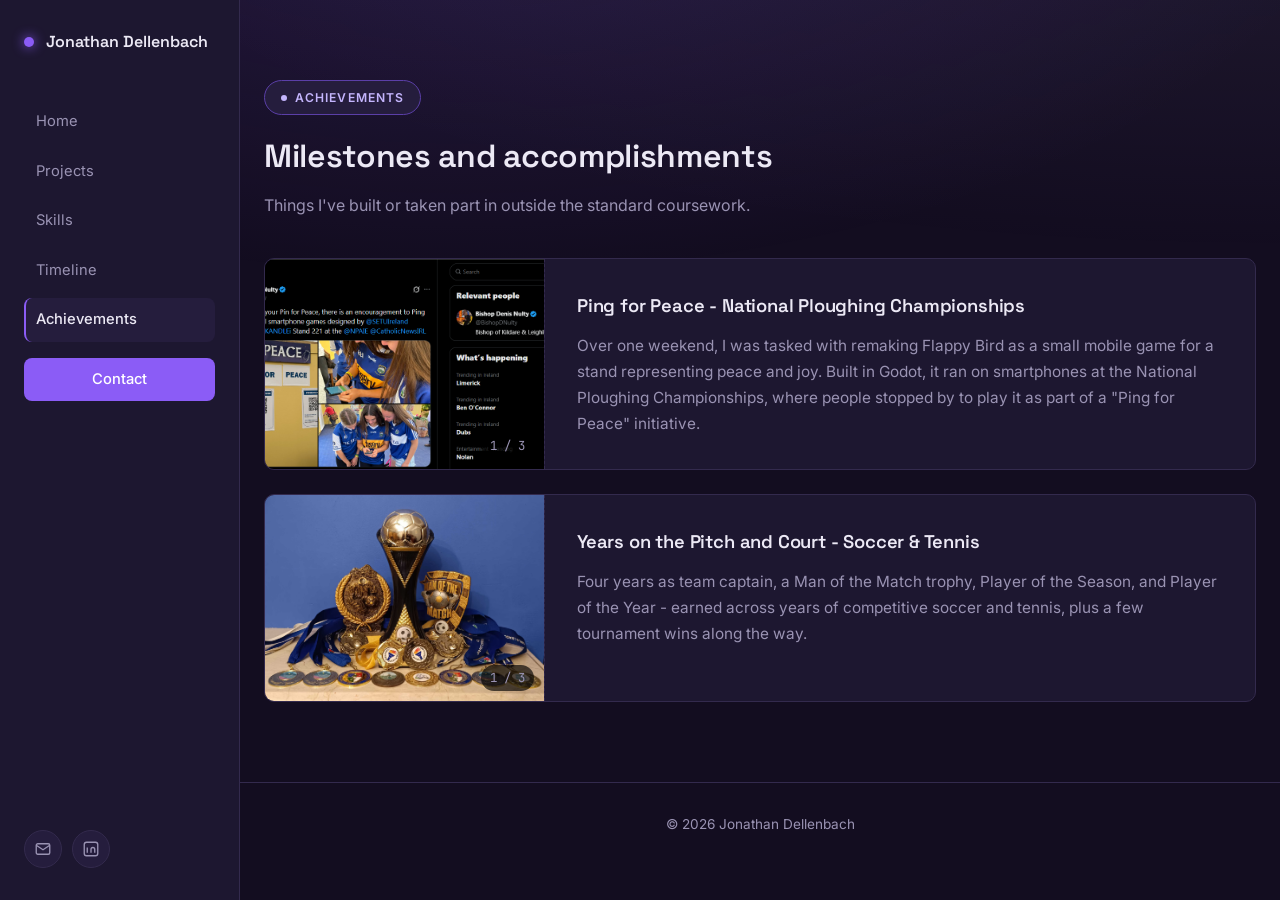
==== achievements.html @ c3ca5f6e "JonathansPortfolio" ====
<!DOCTYPE html>
<html lang="en">
<head>
<meta charset="UTF-8">
<meta name="viewport" content="width=device-width, initial-scale=1.0">
<title>Achievements - Jonathan Dellenbach</title>
<meta name="description" content="Portfolio of Jonathan Dellenbach, BSc (Hons) Computer Games Development graduate.">
<link rel="preconnect" href="https://fonts.googleapis.com">
<link href="https://fonts.googleapis.com/css2?family=Space+Grotesk:wght@500;600;700&family=Inter:wght@400;500;600&family=JetBrains+Mono:wght@400;500&display=swap" rel="stylesheet">
<link rel="stylesheet" href="style.css">
</head>
<body>

<div class="bg-glow"></div>

<button class="mobile-toggle" aria-label="Toggle menu" aria-expanded="false">
  <span></span><span></span><span></span>
</button>

<aside class="sidebar">
  <a href="index.html" class="brand">
    <span class="brand-dot"></span>
    <span>Jonathan Dellenbach</span>
  </a>

  <nav class="side-nav">
    <a href="index.html">Home</a>
    <a href="projects.html">Projects</a>
    <a href="skills.html">Skills</a>
    <a href="timeline.html">Timeline</a>
    <a href="achievements.html" class="active">Achievements</a>
    <a href="contact.html" class="nav-cta">Contact</a>
  </nav>

  <div class="side-socials">
    <a href="mailto:dellenbachj5@gmail.com" aria-label="Email" class="social-icon">
      <svg viewBox="0 0 24 24" fill="none" stroke="currentColor" stroke-width="1.8"><rect x="3" y="5" width="18" height="14" rx="2"/><path d="m3 7 9 6 9-6"/></svg>
    </a>
    <a href="https://www.linkedin.com/in/jonathan-dellenbach-137011260/" target="_blank" rel="noopener" aria-label="LinkedIn" class="social-icon">
      <svg viewBox="0 0 24 24" fill="none" stroke="currentColor" stroke-width="1.8"><rect x="3" y="3" width="18" height="18" rx="3"/><path d="M7 10v7M7 7v.01M12 17v-4.5a2.5 2.5 0 0 1 5 0V17M12 12.5V17"/></svg>
    </a>
  </div>
</aside>

<main class="content">

<section id="achievements" class="section wrap">
    <div class="section-head">
      <p class="tag">Achievements</p>
      <h2>Milestones and accomplishments</h2>
      <p class="section-sub">Things I've built or taken part in outside the standard coursework.</p>
    </div>
    <div class="achieve-list">
      <article class="achieve-item">
        <div class="achieve-media" data-images='["images/achievement_images/ploughing_images/Screenshot_1.png", "images/achievement_images/ploughing_images/Screenshot_2.jpg", "images/achievement_images/ploughing_images/Screenshot_3.jpg"]'><span>Add photo</span></div>
        <div class="achieve-body">
          <h3>Ping for Peace - National Ploughing Championships</h3>
          <p>Over one weekend, I was tasked with remaking Flappy Bird as a small mobile game for a stand representing peace and joy. Built in Godot, it ran on smartphones at the National Ploughing Championships, where people stopped by to play it as part of a "Ping for Peace" initiative.</p>
        </div>
      </article>
      <article class="achieve-item">
        <div class="achieve-media" data-images='["images/achievement_images/sports_images/Screenshot_3.png", "images/achievement_images/sports_images/Screenshot_2.png", "images/achievement_images/sports_images/Screenshot_1.jpg"]'><span>Add photo</span></div>
        <div class="achieve-body">
          <h3>Years on the Pitch and Court - Soccer &amp; Tennis</h3>
          <p>Four years as team captain, a Man of the Match trophy, Player of the Season, and Player of the Year - earned across years of competitive soccer and tennis, plus a few tournament wins along the way.</p>
        </div>
      </article>
    </div>
  </section>

  <footer class="footer">
    <span class="muted">© <span id="year"></span> Jonathan Dellenbach</span>
  </footer>

</main>

<script src="script.js"></script>
</body>
</html>
---- style.css ----
/* ---------- Tokens ---------- */
:root{
  --bg: #130D20;
  --surface: #1D1730;
  --surface-alt: #251D3D;
  --border: #332A4D;
  --text: #ECE9F5;
  --text-muted: #9A93B3;
  --accent: #8B5CF6;
  --accent-bright: #C4B5FD;
  --accent-dim: #5B3FA8;
  --font-display: 'Space Grotesk', sans-serif;
  --font-body: 'Inter', sans-serif;
  --font-mono: 'JetBrains Mono', monospace;
  --radius: 10px;
  --sidebar-w: 240px;
}

*,*::before,*::after{ box-sizing: border-box; }
html{ scroll-behavior: smooth; }

body{
  margin:0;
  background: var(--bg);
  color: var(--text);
  font-family: var(--font-body);
  line-height: 1.6;
  -webkit-font-smoothing: antialiased;
}

h1,h2,h3{
  font-family: var(--font-display);
  font-weight: 600;
  margin: 0;
  letter-spacing: -0.01em;
}
a{ color: inherit; text-decoration: none; }

.bg-glow{
  position: fixed;
  inset: -20% -20% auto -20%;
  height: 60vh;
  background: radial-gradient(ellipse at 40% 0%, rgba(139,92,246,0.18), transparent 60%),
              radial-gradient(ellipse at 85% 10%, rgba(196,181,253,0.08), transparent 55%);
  pointer-events: none;
  z-index: 0;
}

.wrap{ max-width: 1120px; margin: 0 auto; padding: 0 24px; }

/* ---------- Sidebar ---------- */
.sidebar{
  position: fixed;
  top:0; left:0; bottom:0;
  width: var(--sidebar-w);
  background: var(--surface);
  border-right: 1px solid var(--border);
  display:flex;
  flex-direction: column;
  padding: 32px 24px;
  z-index: 40;
}
.brand{
  display:flex; align-items:center; gap:12px;
  font-family: var(--font-display);
  font-weight: 600;
  font-size: 1rem;
  line-height: 1.25;
  margin-bottom: 48px;
}
.brand-dot{
  width:10px; height:10px; border-radius:50%;
  background: var(--accent);
  box-shadow: 0 0 12px var(--accent);
  flex-shrink: 0;
}
.side-nav{
  display:flex;
  flex-direction: column;
  gap: 6px;
  flex: 1;
}
.side-nav a{
  color: var(--text-muted);
  font-size: 0.92rem;
  padding: 10px 12px;
  border-radius: 8px;
  transition: color .2s, background .2s;
}
.side-nav a:hover{ color: var(--text); background: var(--surface-alt); }
.side-nav a.active{ color: var(--text); background: var(--surface-alt); font-weight: 500; border-left: 2px solid var(--accent); padding-left: 10px; }
.side-nav .nav-cta{
  margin-top: 10px;
  color: #fff;
  background: var(--accent);
  text-align: center;
  font-weight: 500;
}
.side-nav .nav-cta:hover{ background: var(--accent-bright); color: var(--bg); }

.side-socials{ display:flex; gap: 10px; margin-top: 24px; }
.social-icon{
  width: 38px; height: 38px;
  display:flex; align-items:center; justify-content:center;
  background: var(--surface-alt);
  border: 1px solid var(--border);
  border-radius: 50%;
  color: var(--text-muted);
  transition: color .2s, border-color .2s;
}
.social-icon:hover{ color: var(--accent-bright); border-color: var(--accent-dim); }
.social-icon svg{ width: 18px; height: 18px; }

.mobile-toggle{
  display:none;
  position: fixed; top: 18px; right: 18px; z-index: 60;
  flex-direction:column; justify-content:center; gap:5px;
  width: 40px; height: 40px;
  background: var(--surface);
  border: 1px solid var(--border);
  border-radius: 8px;
  cursor:pointer;
}
.mobile-toggle span{ width:18px; height:2px; background: var(--text); margin: 0 auto; }

/* ---------- Content ---------- */
.content{
  margin-left: var(--sidebar-w);
  position: relative;
  z-index: 1;
}

/* Hero */
.hero{
  display:flex;
  flex-direction: column;
  justify-content: center;
  min-height: 90vh;
  padding-top: 60px;
  padding-bottom: 40px;
}
.hero-left{ max-width: 640px; }
.eyebrow{
  font-family: var(--font-body);
  color: var(--accent-bright);
  font-size: 0.82rem;
  font-weight: 600;
  text-transform: uppercase;
  letter-spacing: 0.08em;
  margin: 0 0 18px;
}
.h1{
  font-size: clamp(2rem, 3.6vw, 2.9rem);
  line-height: 1.15;
  margin-bottom: 20px;
}
.lead{ color: var(--text-muted); font-size: 1.02rem; max-width: 46ch; margin-bottom: 32px; }
.hero-actions{ display:flex; gap:14px; flex-wrap:wrap; }

.btn{
  display:inline-flex; align-items:center;
  padding: 12px 22px; border-radius: 999px;
  font-size: 0.92rem; font-weight: 500;
  transition: transform .15s ease, background .2s, border-color .2s;
}
.btn:hover{ transform: translateY(-2px); }
.btn-primary{ background: var(--accent); color: #fff; }
.btn-primary:hover{ background: var(--accent-bright); color: var(--bg); }
.btn-ghost{ border: 1px solid var(--border); color: var(--text); }
.btn-ghost:hover{ border-color: var(--accent); }

/* ---------- Sections ---------- */
.section{ padding: 80px 24px; }
.section-head{ margin-bottom: 40px; }
.tag{
  display:inline-flex; align-items:center; gap:8px;
  font-family: var(--font-body);
  font-weight: 600;
  font-size: 0.76rem;
  text-transform: uppercase;
  letter-spacing: 0.09em;
  color: var(--accent-bright);
  background: var(--surface-alt);
  border: 1px solid var(--accent-dim);
  padding: 7px 16px;
  border-radius: 999px;
  margin: 0 0 16px;
}
.tag::before{
  content: '';
  width: 6px; height: 6px;
  border-radius: 50%;
  background: var(--accent-bright);
  flex-shrink: 0;
}
.section-head h2{ font-size: clamp(1.6rem, 2.6vw, 2rem); }
.section-sub{ color: var(--text-muted); margin-top: 10px; max-width: 60ch; }

/* Panel (boxed card look) */
.panel{
  background: var(--surface);
  border: 1px solid var(--border);
  border-radius: 16px;
  padding: 32px;
  margin-bottom: 28px;
}
.panel-head{ margin-bottom: 18px; }
.panel-head h2{ font-size: 1.5rem; }
.about-text{ color: var(--text-muted); }
.about-text em{ color: var(--accent-bright); font-style: normal; }

/* About layout: panel + right-side photo stack */
.about-layout{
  display: grid;
  grid-template-columns: 1fr 260px;
  gap: 40px;
  align-items: start;
}

/* Stacked photo tab */
.photo-stack{
  position: relative;
  height: 300px;
  margin-top: 8px;
}
.stack-card{
  position: absolute;
  top: 0; left: 10px;
  width: 190px;
  height: 190px;
  border-radius: 12px;
  overflow: hidden;
  background: repeating-linear-gradient(135deg, var(--surface), var(--surface) 10px, var(--surface-alt) 10px, var(--surface-alt) 11px);
  border: 1px solid var(--border);
  box-shadow: 0 14px 28px rgba(0,0,0,0.35);
  display:flex; align-items:center; justify-content:center;
  transition: transform .25s ease, box-shadow .25s ease;
  cursor: pointer;
}
.stack-card span{ font-family: var(--font-mono); font-size: 0.74rem; color: var(--text-muted); }
.stack-card img{ width:100%; height:100%; object-fit: cover; display:block; }

.stack-card:nth-child(1){ transform: rotate(-7deg) translate(-8px, 4px); z-index: 4; }
.stack-card:nth-child(2){ transform: rotate(5deg) translate(10px, 26px); z-index: 3; }
.stack-card:nth-child(3){ transform: rotate(-4deg) translate(-4px, 48px); z-index: 2; }
.stack-card:nth-child(4){ transform: rotate(6deg) translate(12px, 70px); z-index: 1; }

.photo-stack:hover .stack-card:nth-child(1){ transform: rotate(-10deg) translate(-18px, -6px); box-shadow: 0 20px 36px rgba(0,0,0,0.45); }
.photo-stack:hover .stack-card:nth-child(2){ transform: rotate(8deg) translate(18px, 30px); box-shadow: 0 20px 36px rgba(0,0,0,0.45); }
.photo-stack:hover .stack-card:nth-child(3){ transform: rotate(-6deg) translate(-14px, 66px); box-shadow: 0 20px 36px rgba(0,0,0,0.45); }
.photo-stack:hover .stack-card:nth-child(4){ transform: rotate(9deg) translate(20px, 102px); box-shadow: 0 20px 36px rgba(0,0,0,0.45); }

@media (max-width: 900px){
  .about-layout{ grid-template-columns: 1fr; }
  .photo-stack{ height: 220px; margin: 8px auto 60px; max-width: 240px; }
}

/* Interests block ("Outside of code") - sits full-width below the About panel */
.interests-block{ margin-top: 36px; }
.interests-lead{
  color: var(--text-muted);
  font-size: 1.02rem;
  margin: 0 0 20px;
}

.interests-grid{
  display:grid;
  grid-template-columns: repeat(2, 1fr);
  gap: 18px;
}
.interest-card{
  display:flex;
  align-items: flex-start;
  gap: 18px;
  background: var(--surface-alt);
  border: 1px solid var(--border);
  border-radius: 12px;
  padding: 24px 26px;
  transition: transform .15s ease, border-color .2s;
}
.interest-card:hover{ transform: translateY(-3px); border-color: var(--accent-dim); }
.interest-icon{
  width: 44px; height: 44px;
  display:flex; align-items:center; justify-content:center;
  border-radius: 50%;
  background: var(--surface);
  border: 1px solid var(--accent-dim);
  color: var(--accent-bright);
  flex-shrink: 0;
}
.interest-icon svg{ width: 22px; height: 22px; }
.interest-text{ min-width: 0; }
.interest-card h3{
  font-size: 0.95rem;
  font-family: var(--font-body);
  font-weight: 600;
  margin-bottom: 6px;
}
.interest-card p{
  color: var(--text-muted);
  font-size: 0.88rem;
  line-height: 1.6;
  margin: 0;
}

@media (max-width: 700px){
  .interests-grid{ grid-template-columns: 1fr; }
}

/* Achievements */
.achieve-list{ display:flex; flex-direction:column; gap: 24px; }
.achieve-item{
  display:grid; grid-template-columns: 280px 1fr;
  background: var(--surface);
  border: 1px solid var(--border);
  border-radius: var(--radius);
  overflow: hidden;
}
.achieve-media{
  position: relative;
  display:flex; align-items:center; justify-content:center;
  border-right: 1px dashed var(--border);
  background: repeating-linear-gradient(135deg, var(--surface), var(--surface) 10px, var(--surface-alt) 10px, var(--surface-alt) 11px);
  min-height: 200px;
}
.achieve-media span{ font-family: var(--font-mono); font-size: 0.78rem; color: var(--text-muted); }
.achieve-media.has-photos{
  cursor: pointer;
  background: var(--surface-alt);
}
.achieve-media img{
  width: 100%; height: 100%;
  object-fit: cover;
  display:block;
}
.achieve-count{
  position: absolute;
  bottom: 10px; right: 10px;
  background: rgba(0,0,0,0.65);
  color: #fff;
  font-family: var(--font-mono);
  font-size: 0.72rem;
  padding: 3px 9px;
  border-radius: 999px;
}
.achieve-body{ padding: 32px; min-width: 0; }
.achieve-body h3{ font-size: 1.15rem; margin-bottom: 12px; overflow-wrap: break-word; }
.achieve-body p{ color: var(--text-muted); font-size: 0.96rem; margin:0; line-height: 1.7; overflow-wrap: break-word; word-break: break-word; }
.achieve-body em{ color: var(--accent-bright); font-style: normal; }

/* Lightbox */
.lightbox-overlay{
  position: fixed; inset: 0;
  background: rgba(8,6,14,0.9);
  display:flex; align-items:center; justify-content:center;
  z-index: 200;
  padding: 40px 24px;
}
.lightbox-content{ position: relative; max-width: 90vw; max-height: 85vh; display:flex; flex-direction:column; align-items:center; gap: 14px; }
.lightbox-content img{ max-width: 84vw; max-height: 72vh; border-radius: 12px; object-fit: contain; }
.lightbox-counter{ font-family: var(--font-mono); font-size: 0.82rem; color: var(--text-muted); }
.lightbox-close{
  position: absolute; top: 20px; right: 24px;
  width: 40px; height: 40px;
  border-radius: 50%;
  background: var(--surface); border: 1px solid var(--border);
  color: var(--text);
  font-size: 1.1rem;
  display:flex; align-items:center; justify-content:center;
  cursor:pointer;
  z-index: 210;
}
.lightbox-nav{
  position: absolute; top: 50%; transform: translateY(-50%);
  width: 48px; height: 48px;
  border-radius: 50%;
  background: var(--surface); border: 1px solid var(--border);
  color: var(--text);
  display:flex; align-items:center; justify-content:center;
  cursor:pointer;
  font-size: 1.3rem;
  z-index: 210;
}
.lightbox-prev{ left: 24px; }
.lightbox-next{ right: 24px; }
@media (max-width: 700px){
  .lightbox-overlay{ padding: 24px 12px; }
  .lightbox-content img{ max-width: 78vw; max-height: 65vh; }
  .lightbox-nav{ width: 40px; height: 40px; font-size: 1.1rem; }
  .lightbox-prev{ left: 8px; }
  .lightbox-next{ right: 8px; }
  .lightbox-close{ top: 12px; right: 12px; width: 36px; height: 36px; }
}

/* Project status pill */
.card-status{
  display:inline-block; font-family: var(--font-mono); font-size: 0.72rem;
  color: var(--accent-bright); border: 1px solid var(--accent-dim);
  padding: 3px 10px; border-radius: 999px; margin-bottom: 14px;
}

/* Skills */
.skills-grid{ display:grid; grid-template-columns: repeat(2, 1fr); gap: 28px 40px; }
.skill-group h3{ font-size: 0.92rem; color: var(--text-muted); font-weight: 500; margin-bottom: 14px; text-transform: uppercase; letter-spacing: 0.04em; }
.tag-list{ display:flex; flex-wrap:wrap; gap: 10px; }
.tag-list span{
  font-family: var(--font-mono); font-size: 0.8rem;
  background: var(--surface); border: 1px solid var(--border);
  padding: 7px 14px; border-radius: 999px; color: var(--text);
}

/* Timeline */
.timeline{ position: relative; padding-left: 26px; border-left: 1px solid var(--border); }
.titem{ position: relative; margin-bottom: 32px; }
.titem:last-child{ margin-bottom: 0; }
.titem-dot{ position: absolute; left: -31px; top: 6px; width: 10px; height: 10px; border-radius: 50%; background: var(--accent); box-shadow: 0 0 0 4px rgba(139,92,246,0.15); }
.titem-body{ background: var(--surface); border: 1px solid var(--border); border-radius: var(--radius); padding: 20px 22px; }
.titem-head{ display:flex; justify-content: space-between; align-items:baseline; gap: 16px; flex-wrap: wrap; }
.titem-head h3{ font-size: 0.98rem; }
.titem-date{ font-family: var(--font-mono); font-size: 0.76rem; color: var(--text-muted); white-space: nowrap; }
.titem-sub{ color: var(--accent-bright); font-size: 0.84rem; margin: 4px 0 12px; }
.titem-body ul{ margin:0; padding-left: 18px; color: var(--text-muted); font-size: 0.88rem; }
.titem-body li{ margin-bottom: 6px; }
.titem-body li:last-child{ margin-bottom: 0; }

/* Contact */
.contact-actions{ display:flex; gap:14px; flex-wrap:wrap; }

/* Footer */
.footer{ display:block; border-top: 1px solid var(--border); padding: 28px 24px; text-align:center; }
.muted{ color: var(--text-muted); font-size: 0.85rem; }

/* ---------- Responsive ---------- */
@media (max-width: 900px){
  :root{ --sidebar-w: 220px; }
  .achieve-item{ grid-template-columns: 1fr; }
  .achieve-media{ border-right:none; border-bottom: 1px dashed var(--border); }
}

@media (max-width: 780px){
  .mobile-toggle{ display:flex; }
  .sidebar{
    left: -100%;
    width: 260px;
    transition: left .25s ease;
    box-shadow: 20px 0 40px rgba(0,0,0,0.4);
  }
  .sidebar.open{ left: 0; }
  .content{ margin-left: 0; }
  .hero{ padding-top: 70px; min-height: auto; }
  .skills-grid{ grid-template-columns: 1fr; }
}

@media (prefers-reduced-motion: reduce){
  html{ scroll-behavior: auto; }
  .sidebar{ transition: none; }
}
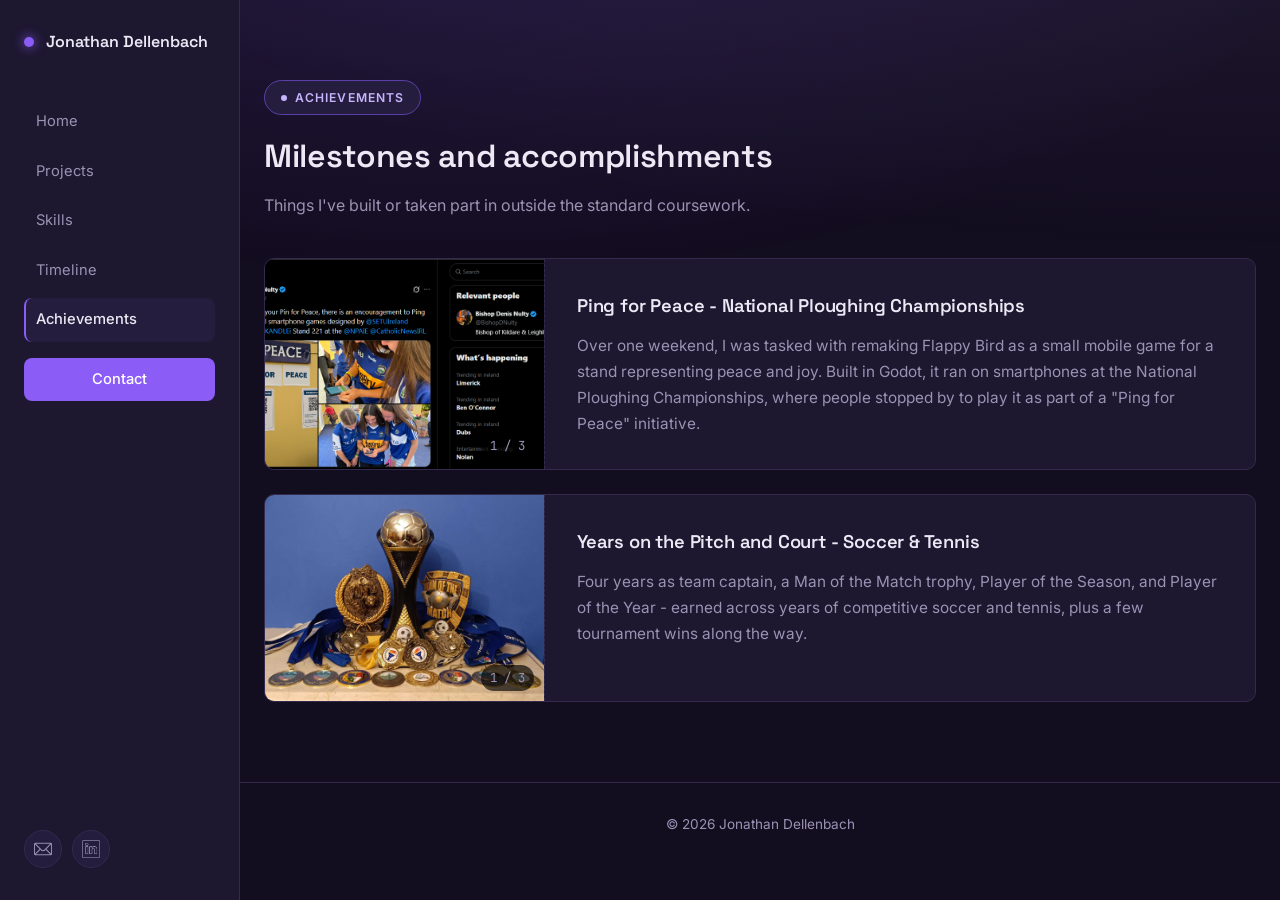
==== commit ac13d5a7: "Updated Icons" ====
--- a/achievements.html
+++ b/achievements.html
@@ -4,7 +4,7 @@
 <meta charset="UTF-8">
 <meta name="viewport" content="width=device-width, initial-scale=1.0">
 <title>Achievements - Jonathan Dellenbach</title>
-<meta name="description" content="Portfolio of Jonathan Dellenbach, BSc (Hons) Computer Games Development graduate.">
+<meta name="description" content="Jonathan Dellenbach - Portfolio, BSc (Hons) Computer Games Development graduate.">
 <link rel="preconnect" href="https://fonts.googleapis.com">
 <link href="https://fonts.googleapis.com/css2?family=Space+Grotesk:wght@500;600;700&family=Inter:wght@400;500;600&family=JetBrains+Mono:wght@400;500&display=swap" rel="stylesheet">
 <link rel="stylesheet" href="style.css">
@@ -34,10 +34,10 @@
 
   <div class="side-socials">
     <a href="mailto:dellenbachj5@gmail.com" aria-label="Email" class="social-icon">
-      <svg viewBox="0 0 24 24" fill="none" stroke="currentColor" stroke-width="1.8"><rect x="3" y="5" width="18" height="14" rx="2"/><path d="m3 7 9 6 9-6"/></svg>
+      <img src="assets/icons/email.png" alt="">
     </a>
     <a href="https://www.linkedin.com/in/jonathan-dellenbach-137011260/" target="_blank" rel="noopener" aria-label="LinkedIn" class="social-icon">
-      <svg viewBox="0 0 24 24" fill="none" stroke="currentColor" stroke-width="1.8"><rect x="3" y="3" width="18" height="18" rx="3"/><path d="M7 10v7M7 7v.01M12 17v-4.5a2.5 2.5 0 0 1 5 0V17M12 12.5V17"/></svg>
+      <img src="assets/icons/linkedIn.png" alt="">
     </a>
   </div>
 </aside>
@@ -52,7 +52,7 @@
     </div>
     <div class="achieve-list">
       <article class="achieve-item">
-        <div class="achieve-media" data-images='["images/achievement_images/ploughing_images/Screenshot_1.png", "images/achievement_images/ploughing_images/Screenshot_2.jpg", "images/achievement_images/ploughing_images/Screenshot_3.jpg"]'><span>Add photo</span></div>
+        <div class="achieve-media" data-images='["images/achievement_images/ploughing_images/Screenshot_1.webp", "images/achievement_images/ploughing_images/Screenshot_2.jpg", "images/achievement_images/ploughing_images/Screenshot_3.jpg"]'><span>Add photo</span></div>
         <div class="achieve-body">
           <h3>Ping for Peace - National Ploughing Championships</h3>
           <p>Over one weekend, I was tasked with remaking Flappy Bird as a small mobile game for a stand representing peace and joy. Built in Godot, it ran on smartphones at the National Ploughing Championships, where people stopped by to play it as part of a "Ping for Peace" initiative.</p>
--- a/style.css
+++ b/style.css
@@ -109,11 +109,11 @@
   transition: color .2s, border-color .2s;
 }
 .social-icon:hover{ color: var(--accent-bright); border-color: var(--accent-dim); }
-.social-icon svg{ width: 18px; height: 18px; }
+.social-icon img{ width: 18px; height: 18px; object-fit: contain; }
 
 .mobile-toggle{
   display:none;
-  position: fixed; top: 18px; right: 18px; z-index: 60;
+  position: fixed; top: 18px; left: 18px; z-index: 60;
   flex-direction:column; justify-content:center; gap:5px;
   width: 40px; height: 40px;
   background: var(--surface);
@@ -253,6 +253,7 @@
 @media (max-width: 900px){
   .about-layout{ grid-template-columns: 1fr; }
   .photo-stack{ height: 220px; margin: 8px auto 60px; max-width: 240px; }
+  .stack-card{ left: 50%; margin-left: -95px; }
 }
 
 /* Interests block ("Outside of code") - sits full-width below the About panel */
@@ -288,7 +289,7 @@
   color: var(--accent-bright);
   flex-shrink: 0;
 }
-.interest-icon svg{ width: 22px; height: 22px; }
+.interest-icon img{ width: 22px; height: 22px; object-fit: contain; }
 .interest-text{ min-width: 0; }
 .interest-card h3{
   font-size: 0.95rem;
@@ -404,7 +405,7 @@
 .skill-group h3{ font-size: 0.92rem; color: var(--text-muted); font-weight: 500; margin-bottom: 14px; text-transform: uppercase; letter-spacing: 0.04em; }
 .tag-list{ display:flex; flex-wrap:wrap; gap: 10px; }
 .tag-list span{
-  font-family: var(--font-mono); font-size: 0.8rem;
+  font-family: var(--font-body); font-weight: 500; font-size: 0.85rem;
   background: var(--surface); border: 1px solid var(--border);
   padding: 7px 14px; border-radius: 999px; color: var(--text);
 }
@@ -442,6 +443,7 @@
   .sidebar{
     left: -100%;
     width: 260px;
+    padding-top: 84px;
     transition: left .25s ease;
     box-shadow: 20px 0 40px rgba(0,0,0,0.4);
   }
